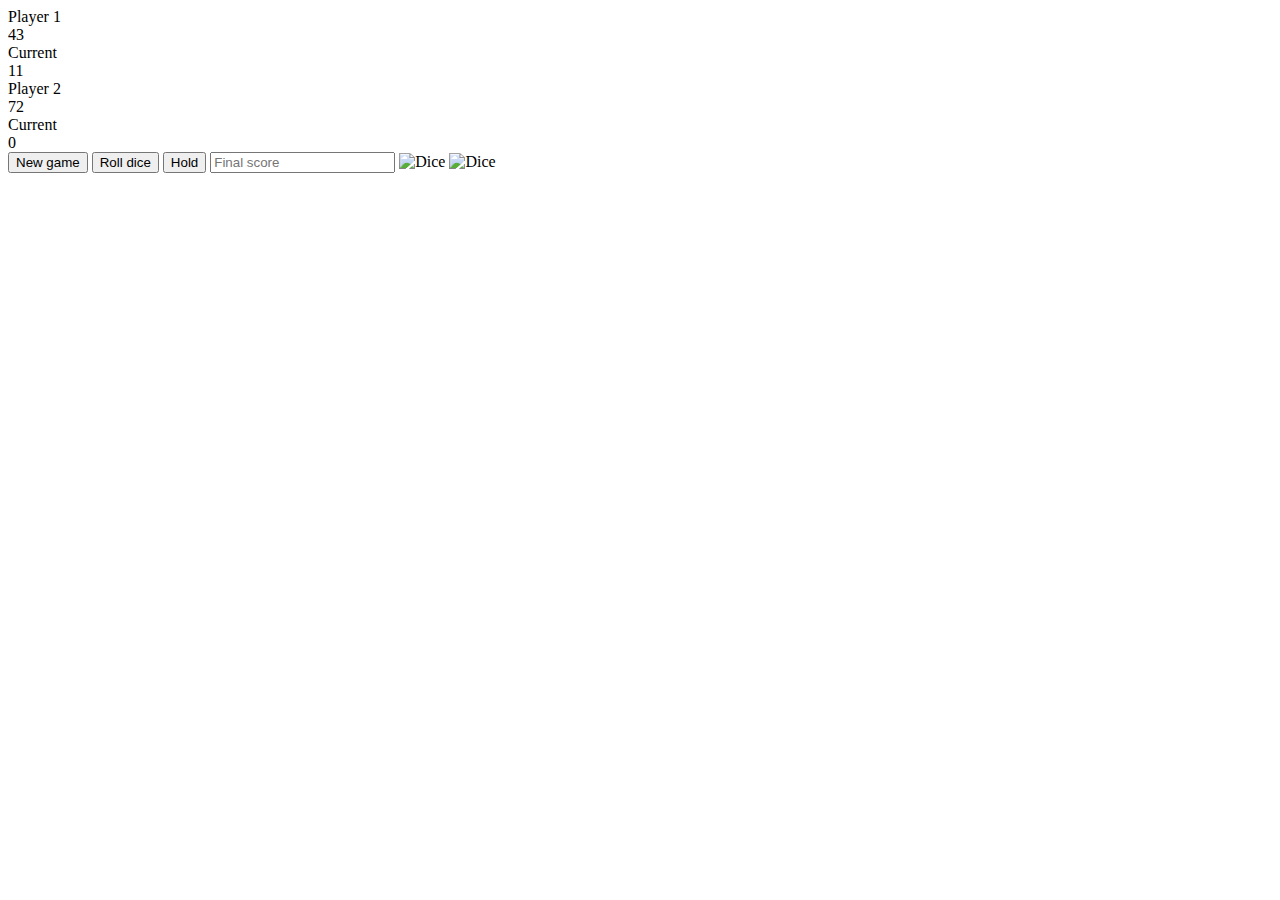
==== index.html @ 7442cdb6 "needed changes for netlify" ====
<!DOCTYPE html>
<html lang="en">
    <head>
        <meta charset="UTF-8">
        <link href="https://fonts.googleapis.com/css?family=Lato:100,300,600" rel="stylesheet" type="text/css">
        <link href="http://code.ionicframework.com/ionicons/2.0.1/css/ionicons.min.css" rel="stylesheet" type="text/css">
        <link type="text/css" rel="stylesheet" href="/Users/MacBook/Desktop/$/GitHub/JS_Course/projects/DiceGame/css/style.css">
        
        <title>Pig Game</title>
    </head>

    <body>
        <div class="wrapper clearfix">
            <div class="player-0-panel active">
                <div class="player-name" id="name-0">Player 1</div>
                <div class="player-score" id="score-0">43</div>
                <div class="player-current-box">
                    <div class="player-current-label">Current</div>
                    <div class="player-current-score" id="current-0">11</div>
                </div>
            </div>
            
            <div class="player-1-panel">
                <div class="player-name" id="name-1">Player 2</div>
                <div class="player-score" id="score-1">72</div>
                <div class="player-current-box">
                    <div class="player-current-label">Current</div>
                    <div class="player-current-score" id="current-1">0</div>
                </div>
            </div>
            
            <button class="btn-new"><i class="ion-ios-plus-outline"></i>New game</button>
            <button class="btn-roll"><i class="ion-ios-loop"></i>Roll dice</button>
            <button class="btn-hold"><i class="ion-ios-download-outline"></i>Hold</button>
            
            <input type="text" placeholder="Final score" class="final-score">
            
            <img src="/Users/MacBook/Desktop/$/GitHub/JS_Course/projects/DiceGame/images/dice-5.png" alt="Dice" class="dice" id="dice-1">
            <img src="/Users/MacBook/Desktop/$/GitHub/JS_Course/projects/DiceGame/images/dice-5.png" alt="Dice" class="dice" id="dice-2">
        </div>
        
        <!--<script src="app.js"></script>-->
        <script src="/Users/MacBook/Desktop/$/GitHub/JS_Course/projects/DiceGame/js/challenges.js"></script>
    </body>
</html>
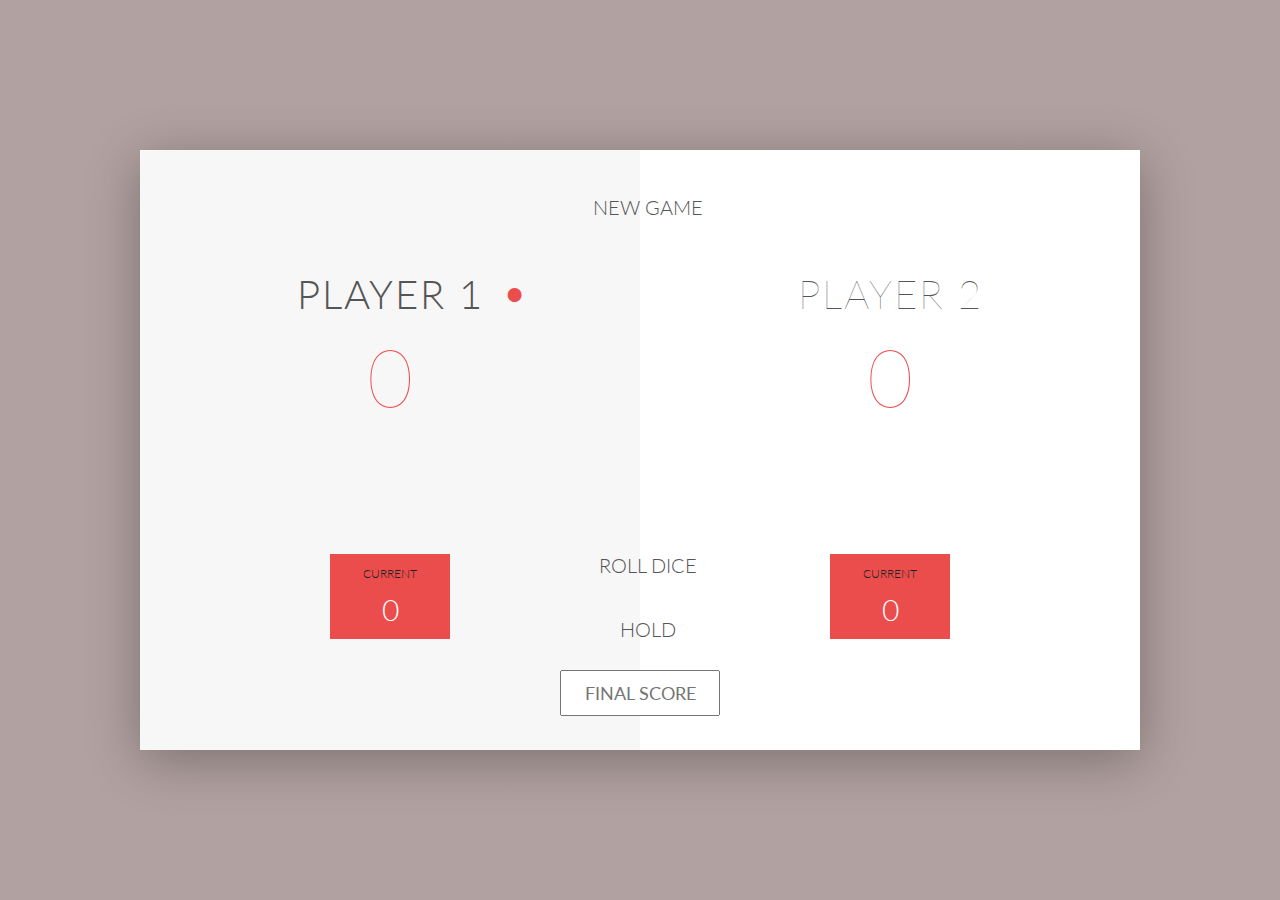
==== commit 845db715: "src" ====
--- a/index.html
+++ b/index.html
@@ -4,7 +4,7 @@
         <meta charset="UTF-8">
         <link href="https://fonts.googleapis.com/css?family=Lato:100,300,600" rel="stylesheet" type="text/css">
         <link href="http://code.ionicframework.com/ionicons/2.0.1/css/ionicons.min.css" rel="stylesheet" type="text/css">
-        <link type="text/css" rel="stylesheet" href="/Users/MacBook/Desktop/$/GitHub/JS_Course/projects/DiceGame/css/style.css">
+        <link type="text/css" rel="stylesheet" href="./css/style.css">
         
         <title>Pig Game</title>
     </head>
@@ -35,11 +35,11 @@
             
             <input type="text" placeholder="Final score" class="final-score">
             
-            <img src="/Users/MacBook/Desktop/$/GitHub/JS_Course/projects/DiceGame/images/dice-5.png" alt="Dice" class="dice" id="dice-1">
-            <img src="/Users/MacBook/Desktop/$/GitHub/JS_Course/projects/DiceGame/images/dice-5.png" alt="Dice" class="dice" id="dice-2">
+            <img src="/images/dice-5.png" alt="Dice01" class="dice" id="dice-1">
+            <img src="/images/dice-5.png" alt="Dice02" class="dice" id="dice-2">
         </div>
         
         <!--<script src="app.js"></script>-->
-        <script src="/Users/MacBook/Desktop/$/GitHub/JS_Course/projects/DiceGame/js/challenges.js"></script>
+        <script src="./js/challenges.js"></script>
     </body>
 </html>--- a/css/style.css
+++ b/css/style.css
@@ -0,0 +1,174 @@
+/**********************************************
+*** GENERAL
+**********************************************/
+
+.final-score {
+    position: absolute;
+    left: 50%;
+    transform: translateX(-50%);
+    top: 520px;
+    color: #555;
+    font-size: 18px;
+    font-family: 'Lato';
+    text-align: center;
+    padding: 10px;
+    width: 160px;
+    text-transform: uppercase;
+}
+
+.final-score:focus { outline: none; }
+
+#dice-1 { top: 120px; }
+#dice-2 { top: 250px; }
+
+
+* {
+    margin: 0;
+    padding: 0;
+    box-sizing: border-box;
+    
+}
+
+.clearfix::after {
+    content: "";
+    display: table;
+    clear: both;
+}
+
+body {
+    background-image: linear-gradient(rgba(62, 20, 20, 0.4), rgba(62, 20, 20, 0.4)), url(/Users/MacBook/Desktop/$/GitHub/JS_Course/projects/DiceGame/images/back.jpg);
+    background-size: cover;
+    background-position: center;
+    font-family: Lato;
+    font-weight: 300;
+    position: relative;
+    height: 100vh;
+    color: #555;
+}
+
+.wrapper {
+    width: 1000px;
+    position: absolute;
+    top: 50%;
+    left: 50%;
+    transform: translate(-50%, -50%);
+    background-color: #fff;
+    box-shadow: 0px 10px 50px rgba(0, 0, 0, 0.3);
+    overflow: hidden;
+}
+
+.player-0-panel,
+.player-1-panel {
+    width: 50%;
+    float: left;
+    height: 600px;
+    padding: 100px;
+}
+
+
+
+/**********************************************
+*** PLAYERS
+**********************************************/
+
+.player-name {
+    font-size: 40px;
+    text-align: center;
+    text-transform: uppercase;
+    letter-spacing: 2px;
+    font-weight: 100;
+    margin-top: 20px;
+    margin-bottom: 10px;
+    position: relative;
+}
+
+.player-score {
+    text-align: center;
+    font-size: 80px;
+    font-weight: 100;
+    color: #EB4D4D;
+    margin-bottom: 130px;
+}
+
+.active { background-color: #f7f7f7; }
+.active .player-name { font-weight: 300; }
+
+.active .player-name::after {
+    content: "\2022";
+    font-size: 47px;
+    position: absolute;
+    color: #EB4D4D;
+    top: -7px;
+    right: 10px;
+    
+}
+
+.player-current-box {
+    background-color: #EB4D4D;
+    color: #fff;
+    width: 40%;
+    margin: 0 auto;
+    padding: 12px;
+    text-align: center;
+}
+
+.player-current-label {
+    text-transform: uppercase;
+    margin-bottom: 10px;
+    font-size: 12px;
+    color: #222;
+}
+
+.player-current-score {
+    font-size: 30px;
+}
+
+button {
+    position: absolute;
+    width: 200px;
+    left: 50%;
+    transform: translateX(-50%);
+    color: #555;
+    background: none;
+    border: none;
+    font-family: Lato;
+    font-size: 20px;
+    text-transform: uppercase;
+    cursor: pointer;
+    font-weight: 300;
+    transition: background-color 0.3s, color 0.3s;
+}
+
+button:hover { font-weight: 600; }
+button:hover i { margin-right: 20px; }
+
+button:focus {
+    outline: none;
+}
+
+i {
+    color: #EB4D4D;
+    display: inline-block;
+    margin-right: 15px;
+    font-size: 32px;
+    line-height: 1;
+    vertical-align: text-top;
+    margin-top: -4px;
+    transition: margin 0.3s;
+}
+
+.btn-new { top: 45px;}
+.btn-roll { top: 403px;}
+.btn-hold { top: 467px;}
+
+.dice {
+    position: absolute;
+    left: 50%;
+    top: 178px;
+    transform: translateX(-50%);
+    height: 100px;
+    box-shadow: 0px 10px 60px rgba(0, 0, 0, 0.10);
+}
+
+.winner { background-color: #f7f7f7; }
+.winner .player-name { font-weight: 300; color: #EB4D4D; }